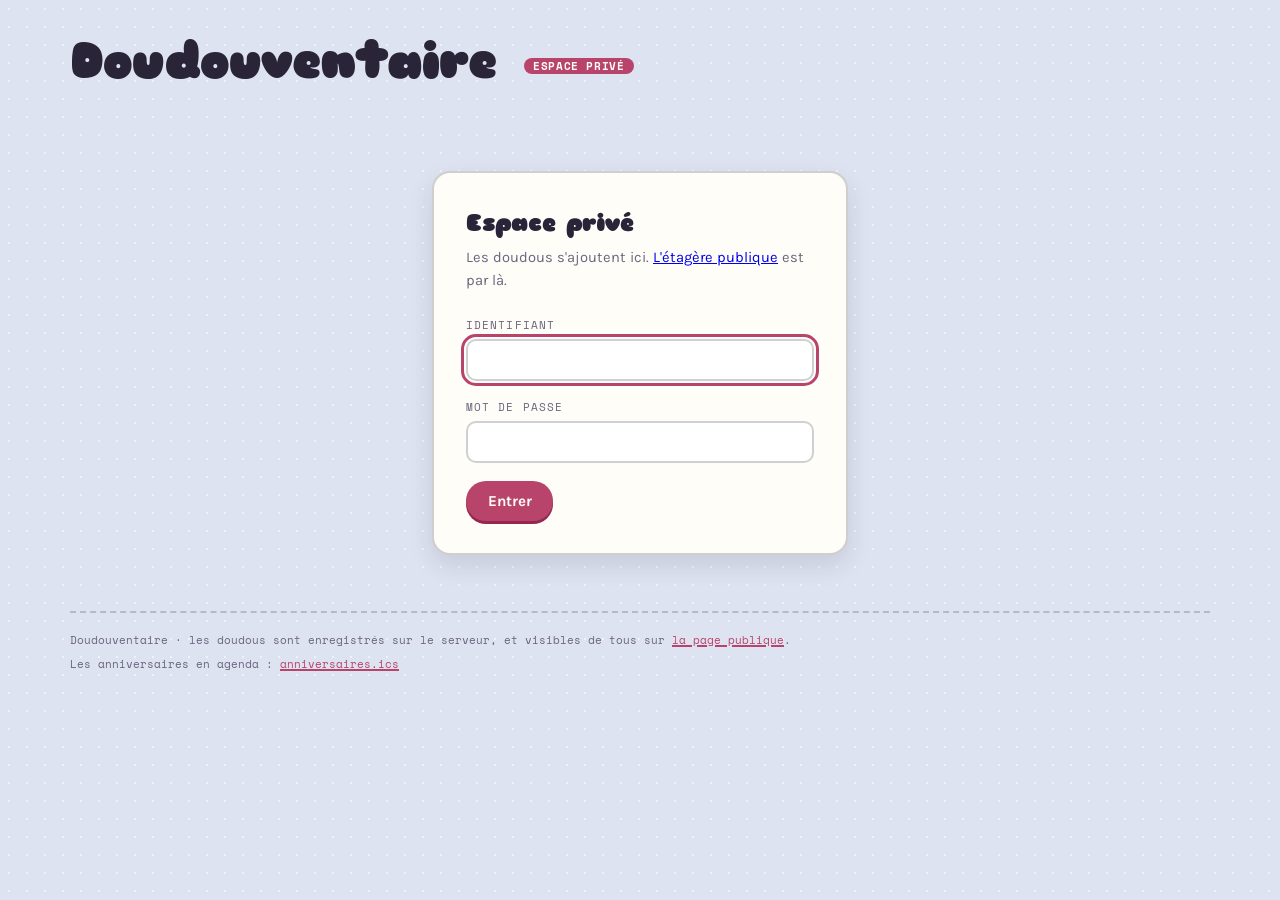
==== public/admin.html @ 45f314c7 "Initial commit" ====
<!doctype html>
<html lang="fr">
<head>
<meta charset="utf-8">
<meta name="viewport" content="width=device-width, initial-scale=1">
<title>Doudouventaire · espace privé</title>
<meta name="robots" content="noindex">
<link rel="preconnect" href="https://fonts.googleapis.com">
<link rel="preconnect" href="https://fonts.gstatic.com" crossorigin>
<link href="https://fonts.googleapis.com/css2?family=Karla:wght@400;500;700&family=Sniglet:wght@400;800&family=Space+Mono:wght@400;700&display=swap" rel="stylesheet">
<link rel="stylesheet" href="style.css">
<link rel="alternate" type="text/calendar" href="/anniversaires.ics" title="Anniversaires des doudous">
<link rel="icon" href="data:image/svg+xml,<svg xmlns='http://www.w3.org/2000/svg' viewBox='0 0 100 100'><text y='.9em' font-size='90'>🧸</text></svg>">
</head>
<body>

<header class="masthead">
  <div class="masthead__identity">
    <h1 class="wordmark">Doudouventaire <span class="wordmark__badge">espace privé</span></h1>
    <p class="tally" id="tally"></p>
  </div>
  <div class="masthead__actions" id="mastheadActions" hidden>
    <button class="btn btn--primary" id="addButton" type="button">Ajouter un doudou</button>
    <div class="quiet-actions">
      <button class="link-btn" id="exportButton" type="button">Exporter</button>
      <button class="link-btn" id="importButton" type="button">Importer</button>
      <button class="link-btn" id="logoutButton" type="button">Déconnexion</button>
    </div>
  </div>
</header>

<main>
  <!-- La porte : tant qu'elle est fermée, rien de l'étagère n'est demandé -->
  <section class="login" id="loginGate" hidden>
    <h2 class="login__title">Espace privé</h2>
    <p class="login__text">Les doudous s'ajoutent ici. <a href="/">L'étagère publique</a> est par là.</p>
    <form class="login__form" id="loginForm">
      <label class="field">
        <span class="field__label">Identifiant</span>
        <input type="text" id="user" name="user" autocomplete="username" required autofocus>
      </label>
      <label class="field">
        <span class="field__label">Mot de passe</span>
        <input type="password" id="password" name="password" autocomplete="current-password" required>
      </label>
      <p class="login__error" id="loginError" hidden></p>
      <button class="btn btn--primary" type="submit">Entrer</button>
    </form>
  </section>

  <div id="adminApp" hidden>
    <!-- Hero : le prochain anniversaire, ou l'accueil quand l'étagère est vide -->
    <section class="spotlight" id="spotlight" hidden></section>

    <section class="legacy" id="legacy" hidden>
      <p class="legacy__text">
        Ce navigateur garde encore <strong id="legacyCount"></strong> de l'ancienne
        version, avant le serveur. Ils ne sont visibles par personne d'autre.
      </p>
      <button class="btn btn--soft" id="legacyImport" type="button">Les faire monter sur l'étagère</button>
    </section>

    <section class="welcome" id="welcome" hidden>
      <h2 class="welcome__title">L'étagère est vide</h2>
      <p class="welcome__text">Ajoute un doudou : son nom, son espèce, sa photo et sa date de naissance. Le prochain anniversaire s'affichera ici, et sur la page publique.</p>
      <div class="welcome__actions">
        <button class="btn btn--primary" id="welcomeAdd" type="button">Ajouter un doudou</button>
        <button class="link-btn" id="demoButton" type="button">Voir avec des exemples</button>
      </div>
    </section>

    <section class="shelf" id="shelfSection" hidden>
      <div class="toolbar">
        <label class="field-search">
          <span class="sr-only">Chercher un doudou</span>
          <input type="search" id="search" placeholder="Chercher un nom, une espèce…" autocomplete="off">
        </label>
        <label class="field-sort">
          <span class="field-sort__label">Trier par</span>
          <select id="sort">
            <option value="birthday">Prochain anniversaire</option>
            <option value="name">Nom</option>
            <option value="age">Âge</option>
            <option value="added">Ajout récent</option>
          </select>
        </label>
      </div>

      <div class="chips" id="chips"></div>

      <ul class="grid" id="grid"></ul>
      <p class="no-match" id="noMatch" hidden>Aucun doudou ne correspond à cette recherche.</p>
    </section>
  </div>
</main>

<footer class="footer">
  <p>Doudouventaire · les doudous sont enregistrés sur le serveur, et visibles de tous sur <a href="/">la page publique</a>.</p>
  <p>Les anniversaires en agenda : <a href="/anniversaires.ics">anniversaires.ics</a></p>
</footer>

<dialog class="sheet" id="sheet">
  <form id="form" method="dialog">
    <h2 class="sheet__title" id="sheetTitle">Nouveau doudou</h2>

    <div class="sheet__body">
      <label class="field">
        <span class="field__label">Nom</span>
        <input type="text" name="name" id="name" required maxlength="40" autocomplete="off" placeholder="Rex">
      </label>

      <label class="field">
        <span class="field__label">Espèce</span>
        <select name="species" id="species" required></select>
      </label>

      <label class="field" id="newSpeciesField" hidden>
        <span class="field__label">Nom de la nouvelle espèce</span>
        <input type="text" id="newSpecies" maxlength="30" autocomplete="off" placeholder="Licorne">
      </label>

      <label class="field">
        <span class="field__label">Date de naissance</span>
        <input type="date" name="birthday" id="birthday" required>
      </label>

      <div class="field">
        <span class="field__label">Photo</span>
        <div class="photo-picker">
          <div class="photo-picker__preview" id="photoPreview" aria-hidden="true"></div>
          <div class="photo-picker__controls">
            <button class="btn btn--soft" id="photoButton" type="button">Choisir une photo</button>
            <button class="link-btn" id="photoClear" type="button" hidden>Retirer la photo</button>
            <input type="file" id="photo" accept="image/*" hidden>
          </div>
        </div>
      </div>
    </div>

    <p class="sheet__error" id="sheetError" hidden></p>

    <div class="sheet__footer">
      <button class="link-btn" type="button" id="cancelButton">Annuler</button>
      <button class="btn btn--primary" type="submit" id="saveButton">Ajouter le doudou</button>
    </div>
  </form>
</dialog>

<input type="file" id="importFile" accept="application/json,.json" hidden>
<p class="toast" id="toast" role="status" aria-live="polite" hidden></p>

<script type="module" src="admin.js"></script>
</body>
</html>
---- public/style.css ----
/* Doudouventaire — palette « coton lavé » : fond bleu froid, étiquettes crème,
   framboise pour les actions, beurre réservé aux anniversaires. */
:root {
  color-scheme: light;

  --wool: #dde3f0;
  --wool-deep: #c7d0e4;
  --milk: #fffdf8;
  --ink: #2a2438;
  --ink-soft: #6b647e;
  --berry: #b8436b;
  --berry-deep: #96274f;
  --butter: #f7c948;
  --sage: #7c9a82;

  --stitch: rgba(42, 36, 56, 0.22);
  --radius-card: 18px;
  --radius-inner: 11px;

  --display: "Sniglet", "Comic Sans MS", "Trebuchet MS", sans-serif;
  --body: "Karla", "Segoe UI", system-ui, sans-serif;
  --mono: "Space Mono", ui-monospace, "Courier New", monospace;

  --label: 0.68rem;
}

* { box-sizing: border-box; }

[hidden] { display: none !important; }

body {
  margin: 0;
  padding: 0 clamp(1rem, 4vw, 3rem) 4rem;
  background: var(--wool);
  background-image: radial-gradient(rgba(255, 255, 255, 0.55) 1px, transparent 1px);
  background-size: 18px 18px;
  color: var(--ink);
  font-family: var(--body);
  font-size: 16px;
  line-height: 1.5;
}

main { max-width: 1140px; margin: 0 auto; }

.sr-only {
  position: absolute;
  width: 1px; height: 1px;
  margin: -1px; padding: 0;
  overflow: hidden;
  clip-path: inset(50%);
  white-space: nowrap;
}

:focus-visible {
  outline: 3px solid var(--berry);
  outline-offset: 2px;
}

/* ---------- Masthead ---------- */

.masthead {
  max-width: 1140px;
  margin: 0 auto;
  padding: 2.4rem 0 1.8rem;
  display: flex;
  flex-wrap: wrap;
  align-items: flex-end;
  justify-content: space-between;
  gap: 1.2rem;
}

.wordmark {
  margin: 0;
  font-family: var(--display);
  font-weight: 800;
  font-size: clamp(2rem, 6vw, 3.1rem);
  line-height: 0.95;
  letter-spacing: -0.02em;
  color: var(--ink);
}

.tally {
  margin: 0.55rem 0 0;
  font-family: var(--mono);
  font-size: var(--label);
  text-transform: uppercase;
  letter-spacing: 0.12em;
  color: var(--ink-soft);
}

.masthead__actions {
  display: flex;
  flex-direction: column;
  align-items: flex-end;
  gap: 0.55rem;
}

.quiet-actions { display: flex; gap: 1rem; }

/* ---------- Boutons ---------- */

.btn {
  font-family: var(--body);
  font-weight: 700;
  font-size: 0.95rem;
  padding: 0.7rem 1.35rem;
  border: none;
  border-radius: 999px;
  cursor: pointer;
  transition: transform 0.15s ease, box-shadow 0.15s ease, background-color 0.15s ease;
}

.btn--primary {
  background: var(--berry);
  color: var(--milk);
  box-shadow: 0 3px 0 var(--berry-deep);
}

.btn--primary:hover { background: var(--berry-deep); }
.btn--primary:active { transform: translateY(2px); box-shadow: 0 1px 0 var(--berry-deep); }

.btn--soft {
  background: var(--wool-deep);
  color: var(--ink);
  font-size: 0.85rem;
  padding: 0.5rem 1rem;
}

.btn--soft:hover { background: #b7c2da; }

.link-btn {
  background: none;
  border: none;
  padding: 0;
  font-family: var(--mono);
  font-size: var(--label);
  text-transform: uppercase;
  letter-spacing: 0.1em;
  color: var(--ink-soft);
  cursor: pointer;
  text-decoration: underline;
  text-decoration-color: var(--stitch);
  text-underline-offset: 3px;
}

.link-btn:hover { color: var(--berry); text-decoration-color: var(--berry); }

/* ---------- Spotlight : le prochain anniversaire ---------- */

.spotlight {
  position: relative;
  overflow: hidden;
  margin-bottom: 2.2rem;
  padding: 1.6rem clamp(1.2rem, 3vw, 2.2rem);
  display: flex;
  align-items: center;
  gap: clamp(1rem, 3vw, 2rem);
  background: var(--milk);
  border-radius: 22px;
  box-shadow: 0 6px 18px rgba(42, 36, 56, 0.09);
}

.spotlight::after {
  content: "";
  position: absolute;
  inset: 8px;
  border: 2px dashed var(--stitch);
  border-radius: 15px;
  pointer-events: none;
}

.spotlight--today {
  background: var(--butter);
  box-shadow: 0 8px 24px rgba(247, 201, 72, 0.5);
}

.spotlight--today::after { border-color: rgba(42, 36, 56, 0.35); }

.spotlight__portrait {
  flex: 0 0 auto;
  width: clamp(84px, 18vw, 128px);
  aspect-ratio: 1;
  border-radius: 50%;
  overflow: hidden;
  background: var(--wool-deep);
  display: grid;
  place-items: center;
  font-size: clamp(2.6rem, 8vw, 4rem);
  box-shadow: 0 0 0 4px var(--milk), 0 0 0 6px var(--stitch);
}

.spotlight--today .spotlight__portrait { box-shadow: 0 0 0 4px var(--butter), 0 0 0 6px rgba(42, 36, 56, 0.3); }

.spotlight__portrait img { width: 100%; height: 100%; object-fit: cover; display: block; }

.spotlight__text { min-width: 0; }

.spotlight__eyebrow {
  margin: 0 0 0.35rem;
  font-family: var(--mono);
  font-size: var(--label);
  text-transform: uppercase;
  letter-spacing: 0.16em;
  color: var(--ink-soft);
}

.spotlight--today .spotlight__eyebrow { color: var(--berry-deep); }

.spotlight__headline {
  margin: 0;
  font-family: var(--display);
  font-weight: 800;
  font-size: clamp(1.25rem, 3.4vw, 2rem);
  line-height: 1.1;
  letter-spacing: -0.01em;
}

.spotlight__also {
  margin: 0.5rem 0 0;
  font-size: 0.9rem;
  color: var(--ink-soft);
}

.spotlight--today .spotlight__also { color: var(--ink); }

/* ---------- Accueil quand l'étagère est vide ---------- */

.welcome {
  margin-bottom: 2rem;
  padding: clamp(1.8rem, 5vw, 3rem);
  background: var(--milk);
  border-radius: 22px;
  text-align: center;
  box-shadow: 0 6px 18px rgba(42, 36, 56, 0.09);
}

.welcome__title {
  margin: 0;
  font-family: var(--display);
  font-weight: 800;
  font-size: clamp(1.4rem, 4vw, 2rem);
}

.welcome__text {
  max-width: 46ch;
  margin: 0.7rem auto 1.5rem;
  color: var(--ink-soft);
}

.welcome__actions {
  display: flex;
  flex-wrap: wrap;
  align-items: center;
  justify-content: center;
  gap: 1.2rem;
}

/* ---------- Barre d'outils ---------- */

.toolbar {
  display: flex;
  flex-wrap: wrap;
  align-items: center;
  justify-content: space-between;
  gap: 1rem;
  margin-bottom: 1rem;
}

.field-search { flex: 1 1 240px; max-width: 420px; }

.field-search input {
  width: 100%;
  font-family: var(--body);
  font-size: 0.95rem;
  padding: 0.65rem 1rem;
  color: var(--ink);
  background: var(--milk);
  border: 2px dashed var(--stitch);
  border-radius: 999px;
}

.field-search input::placeholder { color: var(--ink-soft); }

.field-sort {
  display: flex;
  align-items: center;
  gap: 0.55rem;
}

.field-sort__label {
  font-family: var(--mono);
  font-size: var(--label);
  text-transform: uppercase;
  letter-spacing: 0.1em;
  color: var(--ink-soft);
}

.field-sort select {
  font-family: var(--body);
  font-size: 0.9rem;
  padding: 0.45rem 0.7rem;
  color: var(--ink);
  background: var(--milk);
  border: 2px solid var(--stitch);
  border-radius: 10px;
}

/* ---------- Filtres par espèce ---------- */

.chips {
  display: flex;
  flex-wrap: wrap;
  gap: 0.5rem;
  margin-bottom: 1.6rem;
}

.chip {
  font-family: var(--body);
  font-size: 0.85rem;
  font-weight: 500;
  padding: 0.35rem 0.85rem;
  color: var(--ink);
  background: rgba(255, 253, 248, 0.7);
  border: 2px solid transparent;
  border-radius: 999px;
  cursor: pointer;
}

.chip:hover { border-color: var(--stitch); }

.chip[aria-pressed="true"] {
  background: var(--ink);
  color: var(--milk);
}

.chip__count {
  font-family: var(--mono);
  font-size: 0.7rem;
  opacity: 0.6;
  margin-left: 0.35rem;
}

/* ---------- Grille de doudous ---------- */

.grid {
  list-style: none;
  margin: 0;
  padding: 0;
  display: grid;
  grid-template-columns: repeat(auto-fill, minmax(214px, 1fr));
  gap: 1.4rem;
}

.card {
  --card-bg: var(--milk);
  position: relative;
  padding: 12px;
  background: var(--card-bg);
  border-radius: var(--radius-card);
  box-shadow: 0 6px 18px rgba(42, 36, 56, 0.09);
  transition: transform 0.18s ease, box-shadow 0.18s ease;
}

.card::after {
  content: "";
  position: absolute;
  inset: 7px;
  border: 2px dashed var(--stitch);
  border-radius: var(--radius-inner);
  pointer-events: none;
}

.card:hover {
  transform: translateY(-3px);
  box-shadow: 0 12px 24px rgba(42, 36, 56, 0.14);
}

.card--birthday {
  --card-bg: var(--butter);
  box-shadow: 0 8px 22px rgba(247, 201, 72, 0.55);
}

.card--birthday::after { border-color: rgba(42, 36, 56, 0.35); }

.card__window {
  position: relative;
  aspect-ratio: 4 / 5;
  border-radius: 12px;
  overflow: hidden;
  background:
    radial-gradient(circle at 50% 42%, rgba(255, 255, 255, 0.6), transparent 62%),
    var(--wool-deep);
  display: grid;
  place-items: center;
}

.card__window img {
  width: 100%;
  height: 100%;
  object-fit: cover;
  display: block;
}

.card__emoji {
  font-size: clamp(3.2rem, 9vw, 5rem);
  transform: rotate(-6deg);
  filter: drop-shadow(0 3px 4px rgba(42, 36, 56, 0.18));
}

.card__ribbon {
  position: absolute;
  inset: auto 0 0;
  margin: 0;
  padding: 0.35rem 0.6rem;
  background: var(--butter);
  font-family: var(--mono);
  font-size: 0.66rem;
  font-weight: 700;
  text-transform: uppercase;
  letter-spacing: 0.08em;
  text-align: center;
  color: var(--ink);
}

.card__name {
  margin: 0.75rem 0 0.2rem;
  font-family: var(--display);
  font-weight: 800;
  font-size: 1.15rem;
  line-height: 1.15;
  overflow-wrap: anywhere;
}

.card__meta {
  margin: 0;
  font-family: var(--mono);
  font-size: 0.66rem;
  text-transform: uppercase;
  letter-spacing: 0.07em;
  color: var(--ink-soft);
}

.card--birthday .card__meta { color: var(--berry-deep); }

.card__actions {
  display: flex;
  gap: 0.9rem;
  margin-top: 0.7rem;
  padding-top: 0.6rem;
  border-top: 1px dashed var(--stitch);
}

.no-match {
  margin: 2rem 0 0;
  text-align: center;
  color: var(--ink-soft);
}

/* ---------- Formulaire ---------- */

.sheet {
  width: min(440px, calc(100vw - 2rem));
  padding: 0;
  border: none;
  border-radius: 22px;
  background: var(--milk);
  color: var(--ink);
  box-shadow: 0 20px 50px rgba(42, 36, 56, 0.3);
}

.sheet::backdrop {
  background: rgba(42, 36, 56, 0.5);
  backdrop-filter: blur(3px);
}

.sheet form { padding: 1.6rem; }

.sheet__title {
  margin: 0 0 1.3rem;
  font-family: var(--display);
  font-weight: 800;
  font-size: 1.4rem;
}

.sheet__body { display: grid; gap: 1.1rem; }

.field { display: block; }

.field__label {
  display: block;
  margin-bottom: 0.35rem;
  font-family: var(--mono);
  font-size: var(--label);
  text-transform: uppercase;
  letter-spacing: 0.1em;
  color: var(--ink-soft);
}

.field input[type="text"],
.field input[type="date"],
.field input[type="password"],
.field select {
  width: 100%;
  font-family: var(--body);
  font-size: 1rem;
  padding: 0.6rem 0.8rem;
  color: var(--ink);
  background: #fff;
  border: 2px solid var(--stitch);
  border-radius: 10px;
}

.photo-picker {
  display: flex;
  align-items: center;
  gap: 0.9rem;
}

.photo-picker__preview {
  flex: 0 0 auto;
  width: 62px;
  height: 62px;
  border-radius: 12px;
  overflow: hidden;
  background: var(--wool-deep);
  display: grid;
  place-items: center;
  font-size: 1.6rem;
}

.photo-picker__preview img { width: 100%; height: 100%; object-fit: cover; display: block; }

.photo-picker__controls { display: flex; flex-direction: column; align-items: flex-start; gap: 0.45rem; }

.sheet__error {
  margin: 1rem 0 0;
  font-size: 0.88rem;
  font-weight: 700;
  color: var(--berry-deep);
}

.sheet__footer {
  display: flex;
  align-items: center;
  justify-content: flex-end;
  gap: 1.4rem;
  margin-top: 1.6rem;
}

/* ---------- Espace privé ---------- */

.wordmark__badge {
  display: inline-block;
  vertical-align: middle;
  margin-left: 0.5rem;
  padding: 0.15rem 0.55rem;
  background: var(--berry);
  color: var(--milk);
  font-family: var(--mono);
  font-size: var(--label);
  font-weight: 700;
  letter-spacing: 0.06em;
  text-transform: uppercase;
  border-radius: 999px;
}

.login {
  max-width: 26rem;
  margin: 3rem auto 0;
  padding: 2rem;
  background: var(--milk);
  border: 2px solid var(--stitch);
  border-radius: var(--radius-card);
  box-shadow: 0 10px 24px rgba(42, 36, 56, 0.12);
}

.login__title {
  margin: 0 0 0.4rem;
  font-family: var(--display);
  font-size: 1.5rem;
  font-weight: 800;
}

.login__text {
  margin: 0 0 1.6rem;
  font-size: 0.92rem;
  color: var(--ink-soft);
}

.login__form { display: grid; gap: 1.1rem; }
.login__form .btn { justify-self: start; }

.login__error {
  margin: 0;
  font-size: 0.88rem;
  font-weight: 700;
  color: var(--berry-deep);
}

/* Le rappel des doudous restés dans le navigateur, avant le serveur. */
.legacy {
  display: flex;
  flex-wrap: wrap;
  align-items: center;
  justify-content: space-between;
  gap: 1rem;
  margin: 0 0 1.8rem;
  padding: 1rem 1.3rem;
  background: var(--milk);
  border: 2px dashed var(--stitch);
  border-radius: var(--radius-card);
}

.legacy__text {
  margin: 0;
  flex: 1 1 18rem;
  font-size: 0.92rem;
  color: var(--ink-soft);
}

.legacy__text strong { color: var(--ink); }

/* ---------- Toast ---------- */

.toast {
  position: fixed;
  left: 50%;
  bottom: 1.5rem;
  transform: translateX(-50%);
  margin: 0;
  padding: 0.7rem 1.2rem;
  background: var(--ink);
  color: var(--milk);
  font-size: 0.9rem;
  border-radius: 999px;
  box-shadow: 0 8px 20px rgba(42, 36, 56, 0.3);
  z-index: 50;
}

/* ---------- Footer ---------- */

.footer {
  max-width: 1140px;
  margin: 3.5rem auto 0;
  padding-top: 1.2rem;
  border-top: 2px dashed var(--stitch);
}

.footer p {
  margin: 0;
  font-family: var(--mono);
  font-size: var(--label);
  color: var(--ink-soft);
}

.footer p + p { margin-top: 0.45rem; }

.footer a { color: var(--berry); text-decoration-thickness: 2px; }

/* ---------- Confettis : le seul moment animé ---------- */

.confetti {
  position: fixed;
  inset: 0;
  overflow: hidden;
  pointer-events: none;
  z-index: 40;
}

.confetti span {
  position: absolute;
  top: -6vh;
  width: 9px;
  height: 14px;
  border-radius: 2px;
  animation: fall linear forwards;
}

@keyframes fall {
  from { transform: translateY(0) rotate(0deg); opacity: 1; }
  to { transform: translateY(112vh) rotate(720deg); opacity: 0.85; }
}

@media (prefers-reduced-motion: reduce) {
  .confetti { display: none; }
  * { animation-duration: 0.001ms !important; transition-duration: 0.001ms !important; }
}

/* ---------- Petits écrans ---------- */

@media (max-width: 560px) {
  .masthead { align-items: stretch; }
  .masthead__actions { align-items: stretch; }
  .quiet-actions { justify-content: space-between; }
  .spotlight { flex-direction: column; text-align: center; }
  .grid { grid-template-columns: repeat(auto-fill, minmax(150px, 1fr)); gap: 1rem; }
  .card__name { font-size: 1rem; }
  .card__emoji { font-size: clamp(2.8rem, 14vw, 3.6rem); }
}
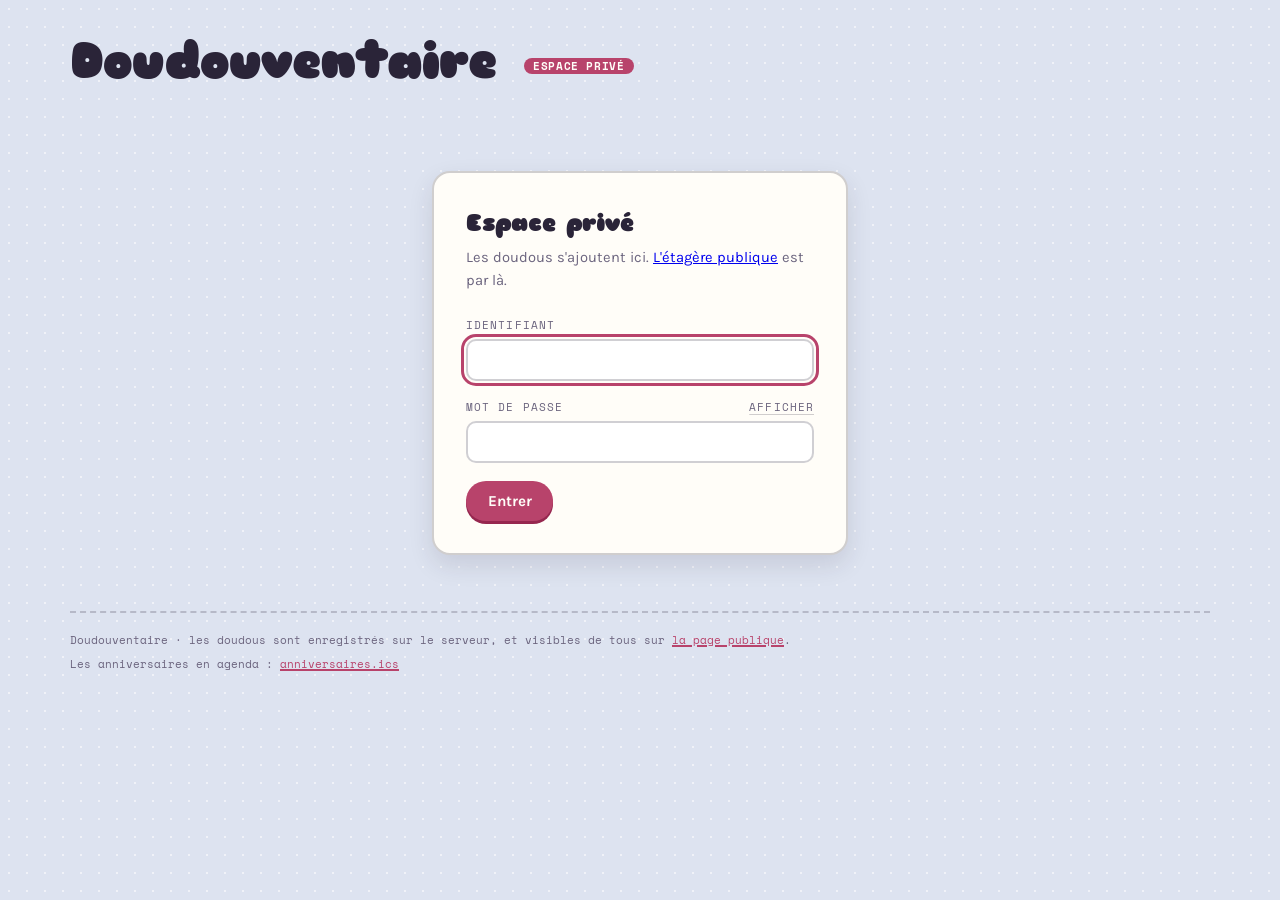
==== commit 9dfa5087: "add password display" ====
--- a/public/admin.html
+++ b/public/admin.html
@@ -39,10 +39,13 @@
         <span class="field__label">Identifiant</span>
         <input type="text" id="user" name="user" autocomplete="username" required autofocus>
       </label>
-      <label class="field">
-        <span class="field__label">Mot de passe</span>
+      <div class="field">
+        <div class="field__head">
+          <label class="field__label" for="password">Mot de passe</label>
+          <button class="link-btn" id="revealPassword" type="button" aria-pressed="false">Afficher</button>
+        </div>
         <input type="password" id="password" name="password" autocomplete="current-password" required>
-      </label>
+      </div>
       <p class="login__error" id="loginError" hidden></p>
       <button class="btn btn--primary" type="submit">Entrer</button>
     </form>
--- a/public/style.css
+++ b/public/style.css
@@ -486,6 +486,17 @@
 
 .field { display: block; }
 
+/* L'intitulé, et à sa droite de quoi montrer le mot de passe. */
+.field__head {
+  display: flex;
+  align-items: baseline;
+  justify-content: space-between;
+  gap: 1rem;
+  margin-bottom: 0.35rem;
+}
+
+.field__head .field__label { margin-bottom: 0; }
+
 .field__label {
   display: block;
   margin-bottom: 0.35rem;
